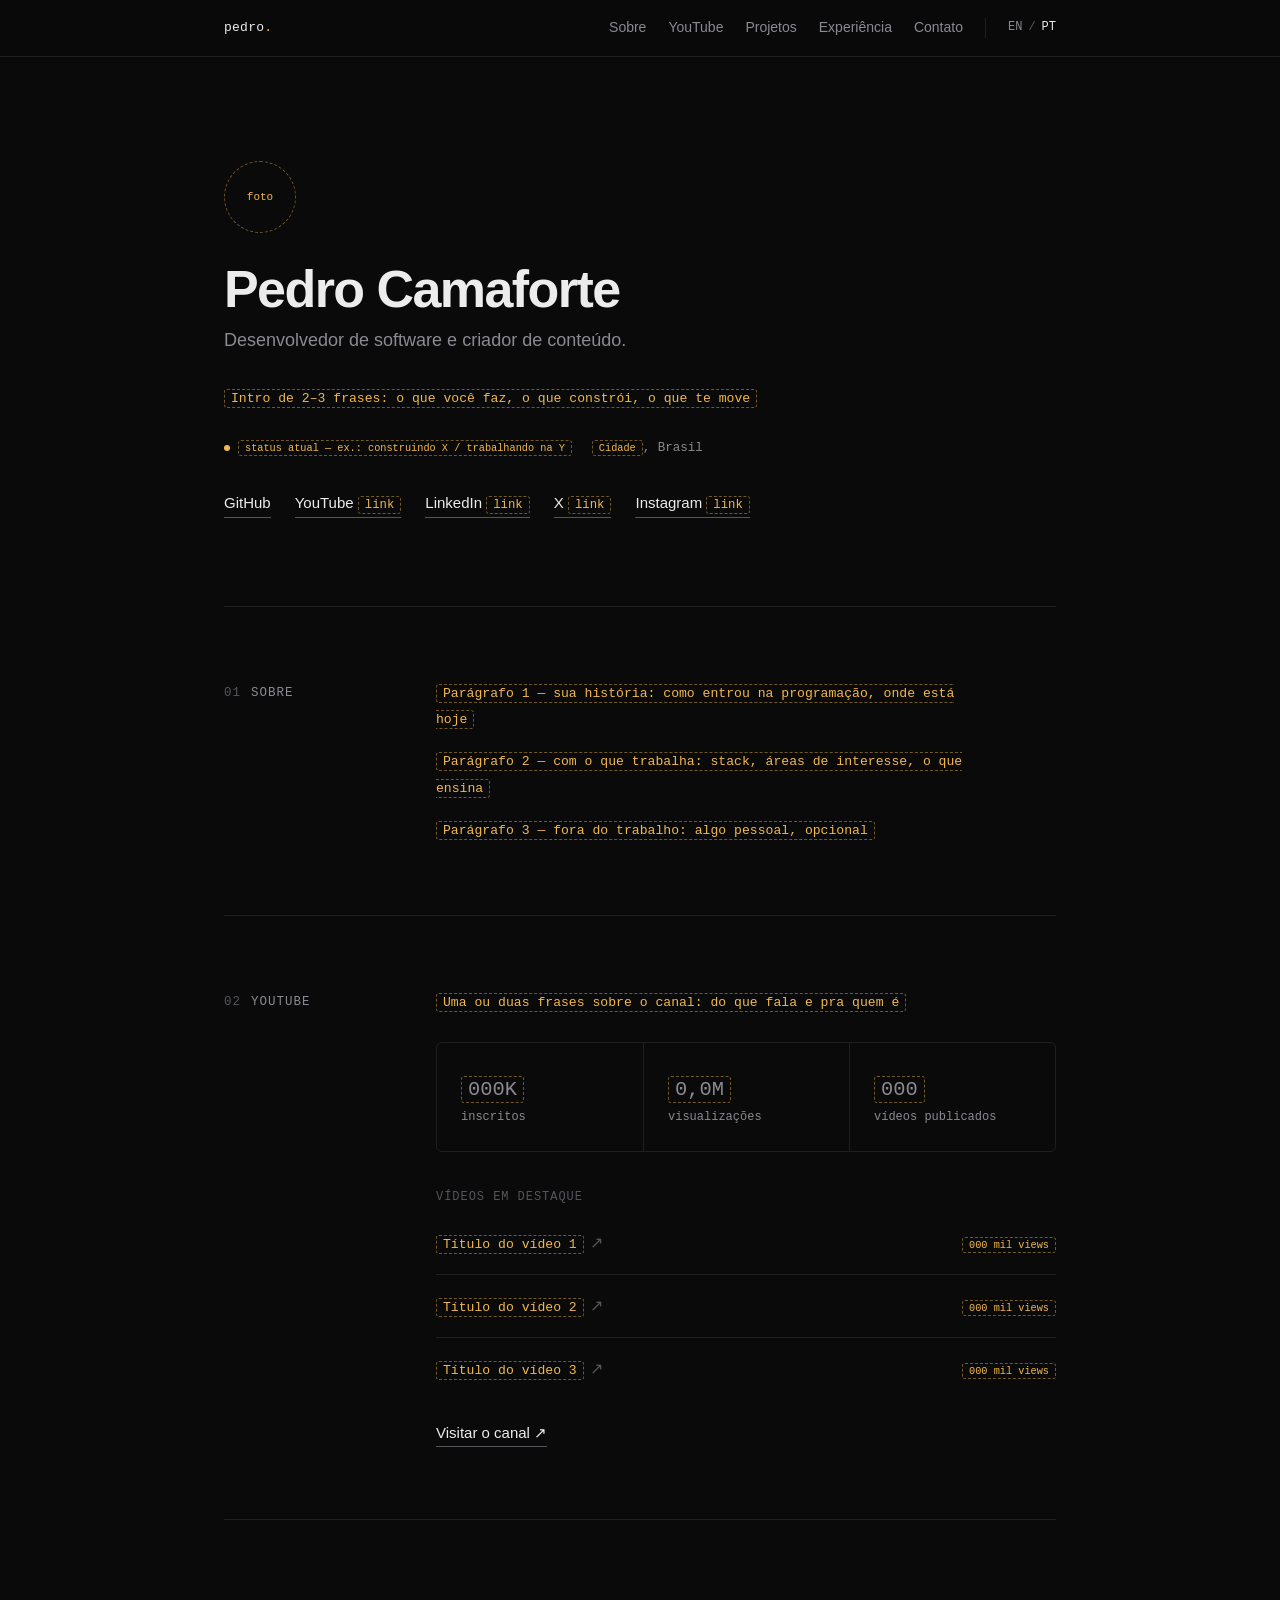
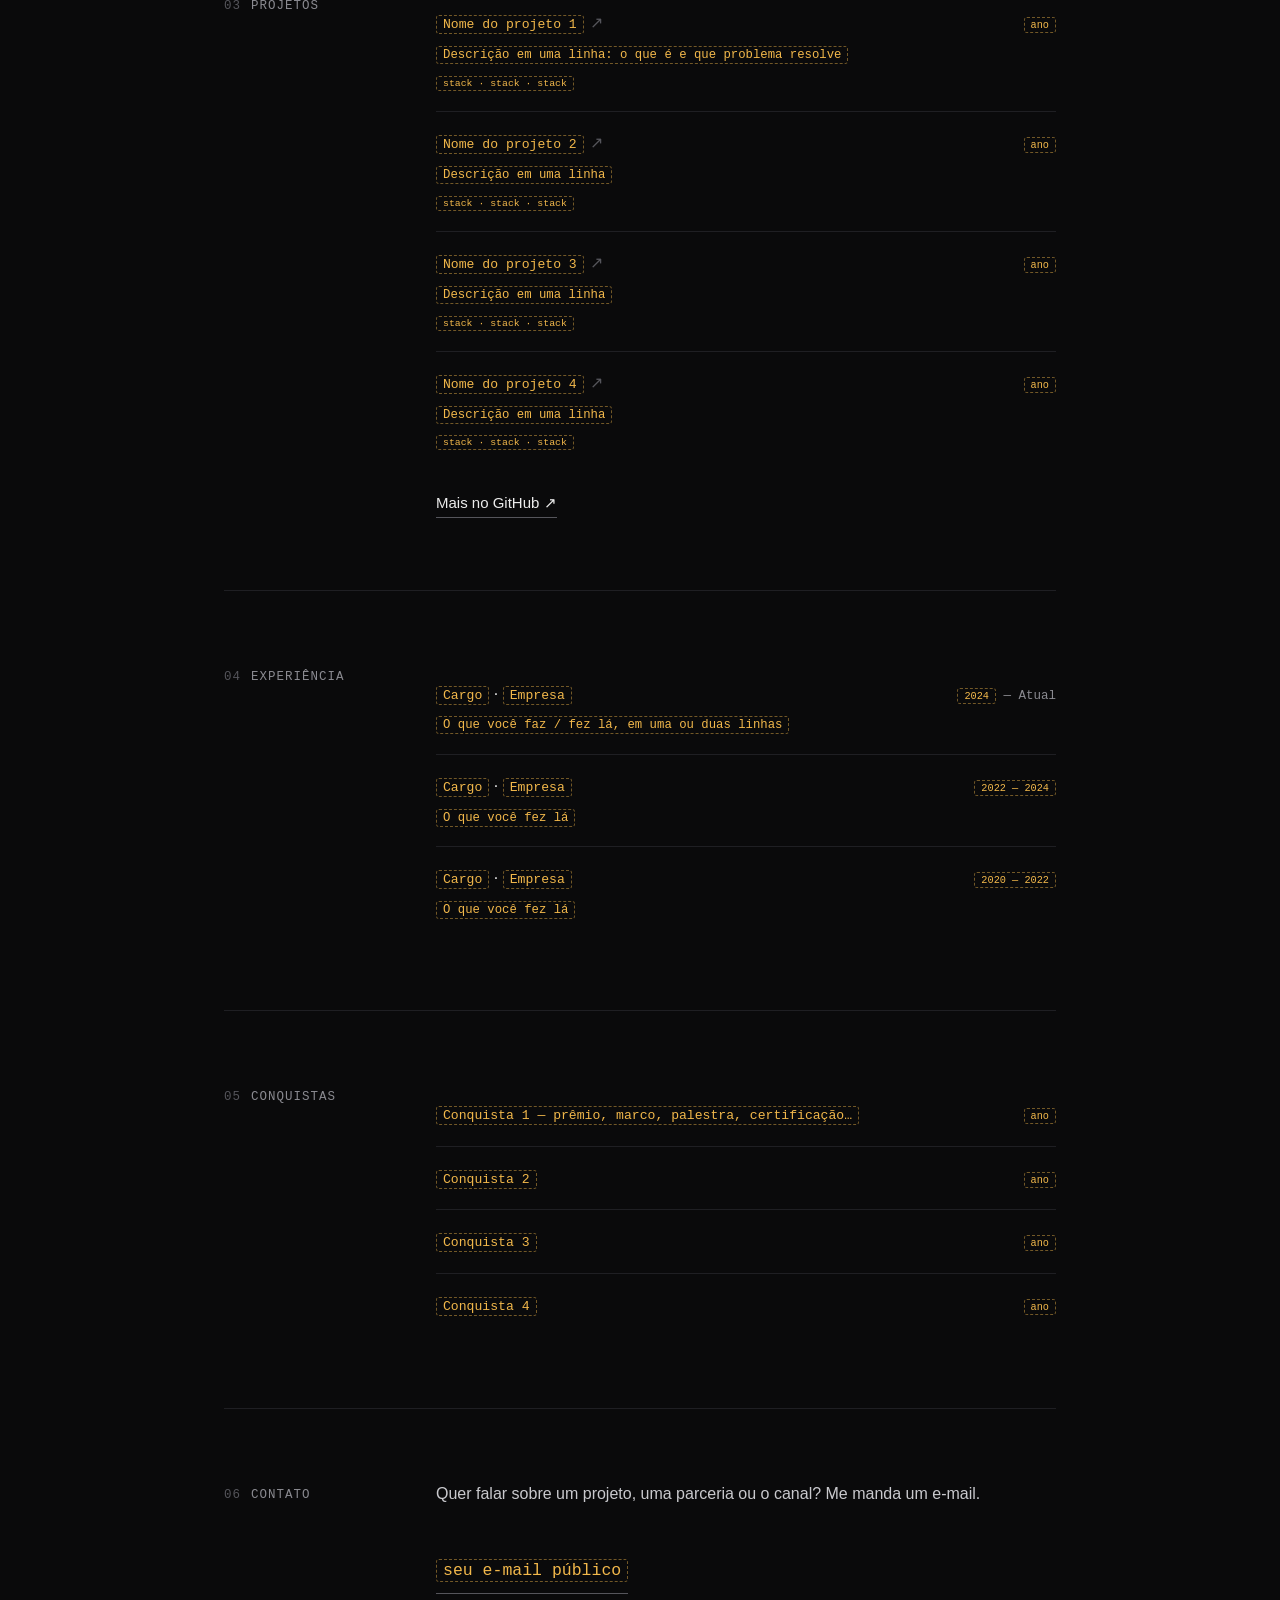
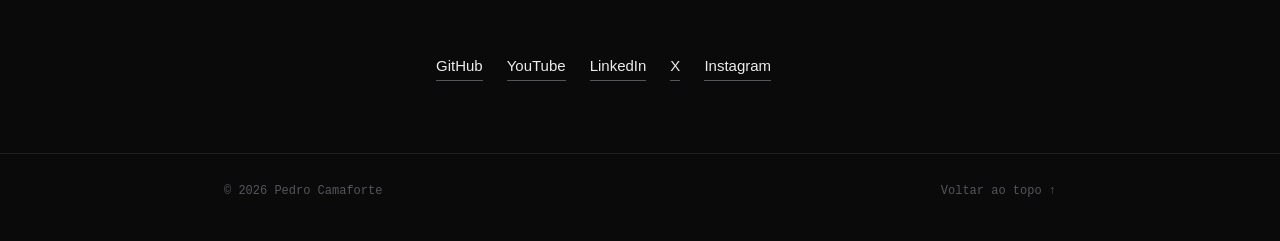
==== pt/index.html @ e50ce489 "Add bilingual personal site skeleton (EN default, PT at /pt/) Static HTML + CSS, dark minimal theme," ====
<!doctype html>
<html lang="pt-BR">
<head>
  <meta charset="utf-8">
  <meta name="viewport" content="width=device-width, initial-scale=1">
  <title>Pedro Camaforte — Desenvolvedor de software e criador de conteúdo</title>
  <meta name="description" content="Pedro Camaforte — desenvolvedor de software e criador de conteúdo. Projetos, canal no YouTube, experiência e conquistas.">
  <meta name="theme-color" content="#0a0a0b">
  <link rel="canonical" href="https://pedrocamaforte.com/pt/">
  <link rel="alternate" hreflang="en" href="https://pedrocamaforte.com/">
  <link rel="alternate" hreflang="pt-BR" href="https://pedrocamaforte.com/pt/">
  <link rel="alternate" hreflang="x-default" href="https://pedrocamaforte.com/">
  <meta property="og:type" content="website">
  <meta property="og:url" content="https://pedrocamaforte.com/pt/">
  <meta property="og:title" content="Pedro Camaforte">
  <meta property="og:description" content="Desenvolvedor de software e criador de conteúdo.">
  <meta property="og:locale" content="pt_BR">
  <!-- TODO: og:image (1200x630) -> assets/og.png -->
  <link rel="icon" href="../assets/favicon.svg" type="image/svg+xml">
  <link rel="stylesheet" href="../assets/style.css">
</head>
<body>

<header class="site-header">
  <div class="wrap">
    <a class="brand" href="#top">pedro<span>.</span></a>
    <nav class="nav" aria-label="Principal">
      <a href="#about">Sobre</a>
      <a href="#youtube">YouTube</a>
      <a href="#projects">Projetos</a>
      <a href="#experience">Experiência</a>
      <a href="#contact">Contato</a>
      <span class="lang" aria-label="Idioma">
        <a href="../" hreflang="en" lang="en">EN</a>/<a href="./" aria-current="true" hreflang="pt-BR">PT</a>
      </span>
    </nav>
  </div>
</header>

<main class="wrap" id="top">

  <!-- ================= HERO ================= -->
  <section class="hero">
    <!-- TODO: trocar pelo <img class="avatar" src="../assets/pedro.jpg" alt="Pedro Camaforte" width="72" height="72"> -->
    <div class="avatar ph-box" aria-hidden="true">foto</div>

    <h1>Pedro Camaforte</h1>
    <p class="role">Desenvolvedor de software e criador de conteúdo.</p>

    <div class="bio">
      <p><span class="ph">Intro de 2–3 frases: o que você faz, o que constrói, o que te move</span></p>
    </div>

    <p class="meta">
      <span><span class="dot"></span><span class="ph">status atual — ex.: construindo X / trabalhando na Y</span></span>
      <span><span class="ph">Cidade</span>, Brasil</span>
    </p>

    <p class="links">
      <a href="https://github.com/pedro-camaforte" rel="me noopener" target="_blank">GitHub</a>
      <a href="#" rel="me noopener" target="_blank">YouTube <span class="ph">link</span></a>
      <a href="#" rel="me noopener" target="_blank">LinkedIn <span class="ph">link</span></a>
      <a href="#" rel="me noopener" target="_blank">X <span class="ph">link</span></a>
      <a href="#" rel="me noopener" target="_blank">Instagram <span class="ph">link</span></a>
    </p>
  </section>

  <!-- ================= SOBRE ================= -->
  <section class="section" id="about">
    <h2><span class="n">01</span>Sobre</h2>
    <div class="lead">
      <p><span class="ph">Parágrafo 1 — sua história: como entrou na programação, onde está hoje</span></p>
      <p><span class="ph">Parágrafo 2 — com o que trabalha: stack, áreas de interesse, o que ensina</span></p>
      <p><span class="ph">Parágrafo 3 — fora do trabalho: algo pessoal, opcional</span></p>
    </div>
  </section>

  <!-- ================= YOUTUBE ================= -->
  <section class="section" id="youtube">
    <h2><span class="n">02</span>YouTube</h2>
    <div>
      <p class="lead"><span class="ph">Uma ou duas frases sobre o canal: do que fala e pra quem é</span></p>

      <div class="stats">
        <div class="stat"><b><span class="ph">000K</span></b><span>inscritos</span></div>
        <div class="stat"><b><span class="ph">0,0M</span></b><span>visualizações</span></div>
        <div class="stat"><b><span class="ph">000</span></b><span>vídeos publicados</span></div>
      </div>

      <h3 class="sub">Vídeos em destaque</h3>
      <ul class="rows">
        <li><a class="row" href="#" target="_blank" rel="noopener">
          <span class="title"><span class="ph">Título do vídeo 1</span><span class="arrow">↗</span></span>
          <span class="side"><span class="ph">000 mil views</span></span>
        </a></li>
        <li><a class="row" href="#" target="_blank" rel="noopener">
          <span class="title"><span class="ph">Título do vídeo 2</span><span class="arrow">↗</span></span>
          <span class="side"><span class="ph">000 mil views</span></span>
        </a></li>
        <li><a class="row" href="#" target="_blank" rel="noopener">
          <span class="title"><span class="ph">Título do vídeo 3</span><span class="arrow">↗</span></span>
          <span class="side"><span class="ph">000 mil views</span></span>
        </a></li>
      </ul>

      <a class="more" href="#" target="_blank" rel="noopener">Visitar o canal ↗</a>
    </div>
  </section>

  <!-- ================= PROJETOS ================= -->
  <section class="section" id="projects">
    <h2><span class="n">03</span>Projetos</h2>
    <div>
      <ul class="rows">
        <li><a class="row" href="#" target="_blank" rel="noopener">
          <span class="title"><span class="ph">Nome do projeto 1</span><span class="arrow">↗</span></span>
          <span class="side"><span class="ph">ano</span></span>
          <span class="desc"><span class="ph">Descrição em uma linha: o que é e que problema resolve</span></span>
          <span class="tags"><span class="ph">stack · stack · stack</span></span>
        </a></li>
        <li><a class="row" href="#" target="_blank" rel="noopener">
          <span class="title"><span class="ph">Nome do projeto 2</span><span class="arrow">↗</span></span>
          <span class="side"><span class="ph">ano</span></span>
          <span class="desc"><span class="ph">Descrição em uma linha</span></span>
          <span class="tags"><span class="ph">stack · stack · stack</span></span>
        </a></li>
        <li><a class="row" href="#" target="_blank" rel="noopener">
          <span class="title"><span class="ph">Nome do projeto 3</span><span class="arrow">↗</span></span>
          <span class="side"><span class="ph">ano</span></span>
          <span class="desc"><span class="ph">Descrição em uma linha</span></span>
          <span class="tags"><span class="ph">stack · stack · stack</span></span>
        </a></li>
        <li><a class="row" href="#" target="_blank" rel="noopener">
          <span class="title"><span class="ph">Nome do projeto 4</span><span class="arrow">↗</span></span>
          <span class="side"><span class="ph">ano</span></span>
          <span class="desc"><span class="ph">Descrição em uma linha</span></span>
          <span class="tags"><span class="ph">stack · stack · stack</span></span>
        </a></li>
      </ul>

      <a class="more" href="https://github.com/pedro-camaforte" target="_blank" rel="noopener">Mais no GitHub ↗</a>
    </div>
  </section>

  <!-- ================= EXPERIÊNCIA ================= -->
  <section class="section" id="experience">
    <h2><span class="n">04</span>Experiência</h2>
    <ul class="rows">
      <li class="row">
        <span class="title"><span class="ph">Cargo</span> · <span class="ph">Empresa</span></span>
        <span class="side"><span class="ph">2024</span> — Atual</span>
        <span class="desc"><span class="ph">O que você faz / fez lá, em uma ou duas linhas</span></span>
      </li>
      <li class="row">
        <span class="title"><span class="ph">Cargo</span> · <span class="ph">Empresa</span></span>
        <span class="side"><span class="ph">2022 — 2024</span></span>
        <span class="desc"><span class="ph">O que você fez lá</span></span>
      </li>
      <li class="row">
        <span class="title"><span class="ph">Cargo</span> · <span class="ph">Empresa</span></span>
        <span class="side"><span class="ph">2020 — 2022</span></span>
        <span class="desc"><span class="ph">O que você fez lá</span></span>
      </li>
    </ul>
  </section>

  <!-- ================= CONQUISTAS ================= -->
  <section class="section" id="achievements">
    <h2><span class="n">05</span>Conquistas</h2>
    <ul class="rows">
      <li class="row">
        <span class="title"><span class="ph">Conquista 1 — prêmio, marco, palestra, certificação…</span></span>
        <span class="side"><span class="ph">ano</span></span>
      </li>
      <li class="row">
        <span class="title"><span class="ph">Conquista 2</span></span>
        <span class="side"><span class="ph">ano</span></span>
      </li>
      <li class="row">
        <span class="title"><span class="ph">Conquista 3</span></span>
        <span class="side"><span class="ph">ano</span></span>
      </li>
      <li class="row">
        <span class="title"><span class="ph">Conquista 4</span></span>
        <span class="side"><span class="ph">ano</span></span>
      </li>
    </ul>
  </section>

  <!-- ================= CONTATO ================= -->
  <section class="section" id="contact">
    <h2><span class="n">06</span>Contato</h2>
    <div>
      <p class="lead">Quer falar sobre um projeto, uma parceria ou o canal? Me manda um e-mail.</p>
      <a class="email" href="mailto:"><span class="ph">seu e-mail público</span></a>
      <p class="links">
        <a href="https://github.com/pedro-camaforte" rel="me noopener" target="_blank">GitHub</a>
        <a href="#" rel="me noopener" target="_blank">YouTube</a>
        <a href="#" rel="me noopener" target="_blank">LinkedIn</a>
        <a href="#" rel="me noopener" target="_blank">X</a>
        <a href="#" rel="me noopener" target="_blank">Instagram</a>
      </p>
    </div>
  </section>

</main>

<footer class="site-footer">
  <div class="wrap">
    <span>© 2026 Pedro Camaforte</span>
    <span><a href="#top">Voltar ao topo ↑</a></span>
  </div>
</footer>

</body>
</html>
---- assets/style.css ----
/* pedrocamaforte.com — folha de estilo única, sem dependências */

:root {
  --bg: #0a0a0b;
  --fg: #ececec;
  --muted: #8a8a90;
  --faint: #55555b;
  --line: #1f1f23;
  --accent: #f2b84b;
  --sans: -apple-system, BlinkMacSystemFont, "Segoe UI", Inter, Roboto, "Helvetica Neue", Arial, sans-serif;
  --mono: ui-monospace, "SF Mono", "Cascadia Code", "JetBrains Mono", Menlo, Consolas, monospace;
}

*,
*::before,
*::after { box-sizing: border-box; }

html { scroll-behavior: smooth; scroll-padding-top: 80px; }
@media (prefers-reduced-motion: reduce) { html { scroll-behavior: auto; } }

body {
  margin: 0;
  background: var(--bg);
  color: var(--fg);
  font-family: var(--sans);
  font-size: 16px;
  line-height: 1.65;
  -webkit-font-smoothing: antialiased;
  text-rendering: optimizeLegibility;
}

::selection { background: var(--accent); color: #000; }

a { color: inherit; text-decoration: none; }
a:focus-visible { outline: 1px solid var(--accent); outline-offset: 4px; border-radius: 2px; }

p { margin: 0 0 1em; }
p:last-child { margin-bottom: 0; }

.wrap { max-width: 880px; margin: 0 auto; padding: 0 24px; }

/* ---------- Header ---------- */

.site-header {
  position: sticky;
  top: 0;
  z-index: 10;
  background: rgba(10, 10, 11, 0.85);
  backdrop-filter: blur(10px);
  -webkit-backdrop-filter: blur(10px);
  border-bottom: 1px solid var(--line);
}

.site-header .wrap {
  display: flex;
  align-items: center;
  justify-content: space-between;
  gap: 24px;
  height: 56px;
}

.brand { font-family: var(--mono); font-size: 13px; letter-spacing: 0.02em; }
.brand span { color: var(--accent); }

.nav { display: flex; align-items: center; gap: 22px; font-size: 14px; color: var(--muted); }
.nav a { transition: color 0.15s; }
.nav a:hover { color: var(--fg); }

.lang {
  display: flex;
  gap: 6px;
  font-family: var(--mono);
  font-size: 12px;
  color: var(--faint);
  padding-left: 22px;
  border-left: 1px solid var(--line);
}
.lang a { color: var(--muted); }
.lang a[aria-current="true"] { color: var(--fg); }

/* ---------- Hero ---------- */

.hero { padding: 104px 0 88px; }

.avatar {
  width: 72px;
  height: 72px;
  border-radius: 50%;
  object-fit: cover;
  margin-bottom: 28px;
  display: block;
}
.avatar.ph-box { border-radius: 50%; }

.hero h1 {
  margin: 0 0 8px;
  font-size: clamp(34px, 6vw, 52px);
  font-weight: 600;
  line-height: 1.1;
  letter-spacing: -0.03em;
}

.hero .role { font-size: 18px; color: var(--muted); margin-bottom: 28px; }
.hero .bio { max-width: 560px; color: #c9c9cd; }

.meta {
  margin-top: 28px;
  font-family: var(--mono);
  font-size: 12.5px;
  color: var(--muted);
  display: flex;
  flex-wrap: wrap;
  gap: 8px 20px;
}
.meta .dot {
  display: inline-block;
  width: 6px;
  height: 6px;
  border-radius: 50%;
  background: var(--accent);
  margin-right: 8px;
  vertical-align: middle;
}

.links { margin-top: 32px; display: flex; flex-wrap: wrap; gap: 8px 24px; font-size: 15px; }
.links a { border-bottom: 1px solid var(--faint); padding-bottom: 1px; transition: border-color 0.15s, color 0.15s; }
.links a:hover { color: var(--accent); border-color: var(--accent); }

/* ---------- Sections ---------- */

.section {
  display: grid;
  grid-template-columns: 180px 1fr;
  gap: 32px;
  padding: 72px 0;
  border-top: 1px solid var(--line);
}

.section > h2 {
  margin: 4px 0 0;
  font-family: var(--mono);
  font-size: 12.5px;
  font-weight: 400;
  letter-spacing: 0.08em;
  text-transform: uppercase;
  color: var(--muted);
}
.section > h2 .n { color: var(--faint); margin-right: 10px; }

.lead { color: #c9c9cd; max-width: 560px; }

/* ---------- Stats (YouTube) ---------- */

.stats {
  display: grid;
  grid-template-columns: repeat(3, 1fr);
  border: 1px solid var(--line);
  border-radius: 6px;
  margin: 28px 0 36px;
}
.stat { padding: 22px 24px; border-left: 1px solid var(--line); }
.stat:first-child { border-left: 0; }
.stat b {
  display: block;
  font-size: 34px;
  font-weight: 600;
  line-height: 1.1;
  letter-spacing: -0.02em;
  font-variant-numeric: tabular-nums;
}
.stat span { font-family: var(--mono); font-size: 12px; color: var(--muted); }

.sub {
  margin: 0 0 4px;
  font-family: var(--mono);
  font-size: 12px;
  font-weight: 400;
  color: var(--faint);
  text-transform: uppercase;
  letter-spacing: 0.08em;
}

/* ---------- Rows (listas) ---------- */

.rows { list-style: none; margin: 0; padding: 0; }

.row {
  display: grid;
  grid-template-columns: 1fr auto;
  gap: 4px 24px;
  align-items: baseline;
  padding: 18px 0;
  border-bottom: 1px solid var(--line);
}
.rows > li:last-child .row,
.rows > li.row:last-child { border-bottom: 0; }

.row .title { font-weight: 500; transition: color 0.15s; }
.row .side { font-family: var(--mono); font-size: 12.5px; color: var(--muted); white-space: nowrap; }
.row .desc { grid-column: 1 / -1; color: var(--muted); font-size: 15px; max-width: 540px; }
.row .tags { grid-column: 1 / -1; font-family: var(--mono); font-size: 12px; color: var(--faint); margin-top: 4px; }

a.row:hover .title { color: var(--accent); }
a.row .arrow { display: inline-block; margin-left: 6px; color: var(--faint); transition: transform 0.15s, color 0.15s; }
a.row:hover .arrow { transform: translate(2px, -2px); color: var(--accent); }

.more { display: inline-block; margin-top: 20px; font-size: 15px; border-bottom: 1px solid var(--faint); padding-bottom: 1px; transition: border-color 0.15s, color 0.15s; }
.more:hover { color: var(--accent); border-color: var(--accent); }

/* ---------- Contact ---------- */

.email {
  display: inline-block;
  font-size: clamp(22px, 4vw, 30px);
  font-weight: 500;
  letter-spacing: -0.02em;
  margin: 20px 0 28px;
  border-bottom: 1px solid var(--faint);
  transition: border-color 0.15s, color 0.15s;
}
.email:hover { color: var(--accent); border-color: var(--accent); }

/* ---------- Footer ---------- */

.site-footer {
  border-top: 1px solid var(--line);
  padding: 28px 0 40px;
  font-family: var(--mono);
  font-size: 12px;
  color: var(--faint);
}
.site-footer .wrap { display: flex; justify-content: space-between; gap: 16px; flex-wrap: wrap; }
.site-footer a:hover { color: var(--fg); }

/* ---------- Placeholders (remover quando o conteúdo real entrar) ---------- */

.ph {
  font-family: var(--mono);
  font-size: 0.82em;
  color: var(--accent);
  border: 1px dashed rgba(242, 184, 75, 0.45);
  border-radius: 3px;
  padding: 1px 6px;
  font-weight: 400;
  letter-spacing: 0;
  white-space: normal;
}
.stat b .ph { font-size: 0.6em; }
.hero h1 .ph, .email .ph { font-size: 0.55em; vertical-align: middle; }

.ph-box {
  display: flex;
  align-items: center;
  justify-content: center;
  border: 1px dashed rgba(242, 184, 75, 0.45);
  color: var(--accent);
  font-family: var(--mono);
  font-size: 11px;
}

/* ---------- 404 ---------- */

.notfound { min-height: 70vh; display: flex; flex-direction: column; justify-content: center; }
.notfound h1 { font-size: 52px; margin: 0 0 8px; letter-spacing: -0.03em; }
.notfound p { color: var(--muted); }

/* ---------- Responsive ---------- */

@media (max-width: 720px) {
  .nav > a { display: none; }
  .lang { border-left: 0; padding-left: 0; }
  .hero { padding: 64px 0 56px; }
  .section { grid-template-columns: 1fr; gap: 20px; padding: 52px 0; }
  .stats { grid-template-columns: 1fr; }
  .stat { border-left: 0; border-top: 1px solid var(--line); padding: 18px 20px; }
  .stat:first-child { border-top: 0; }
  .row .side { white-space: normal; }
}
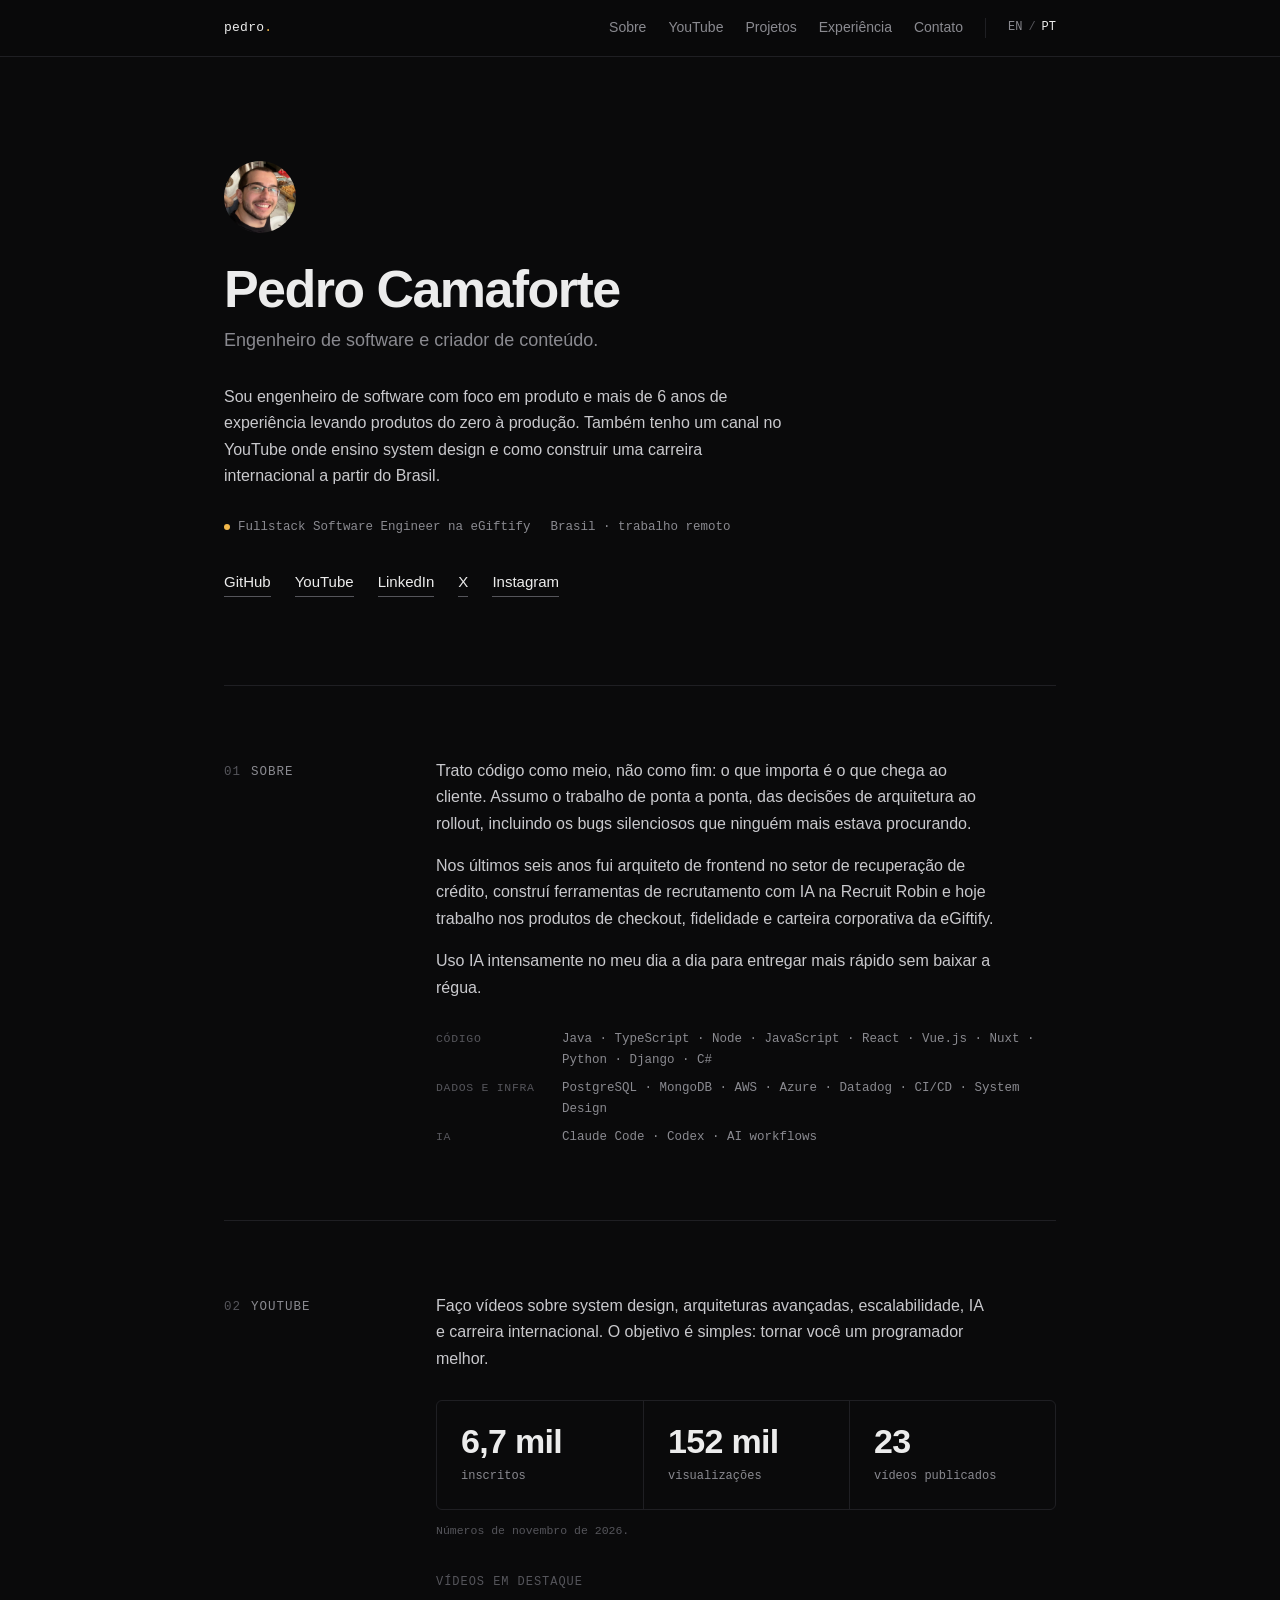
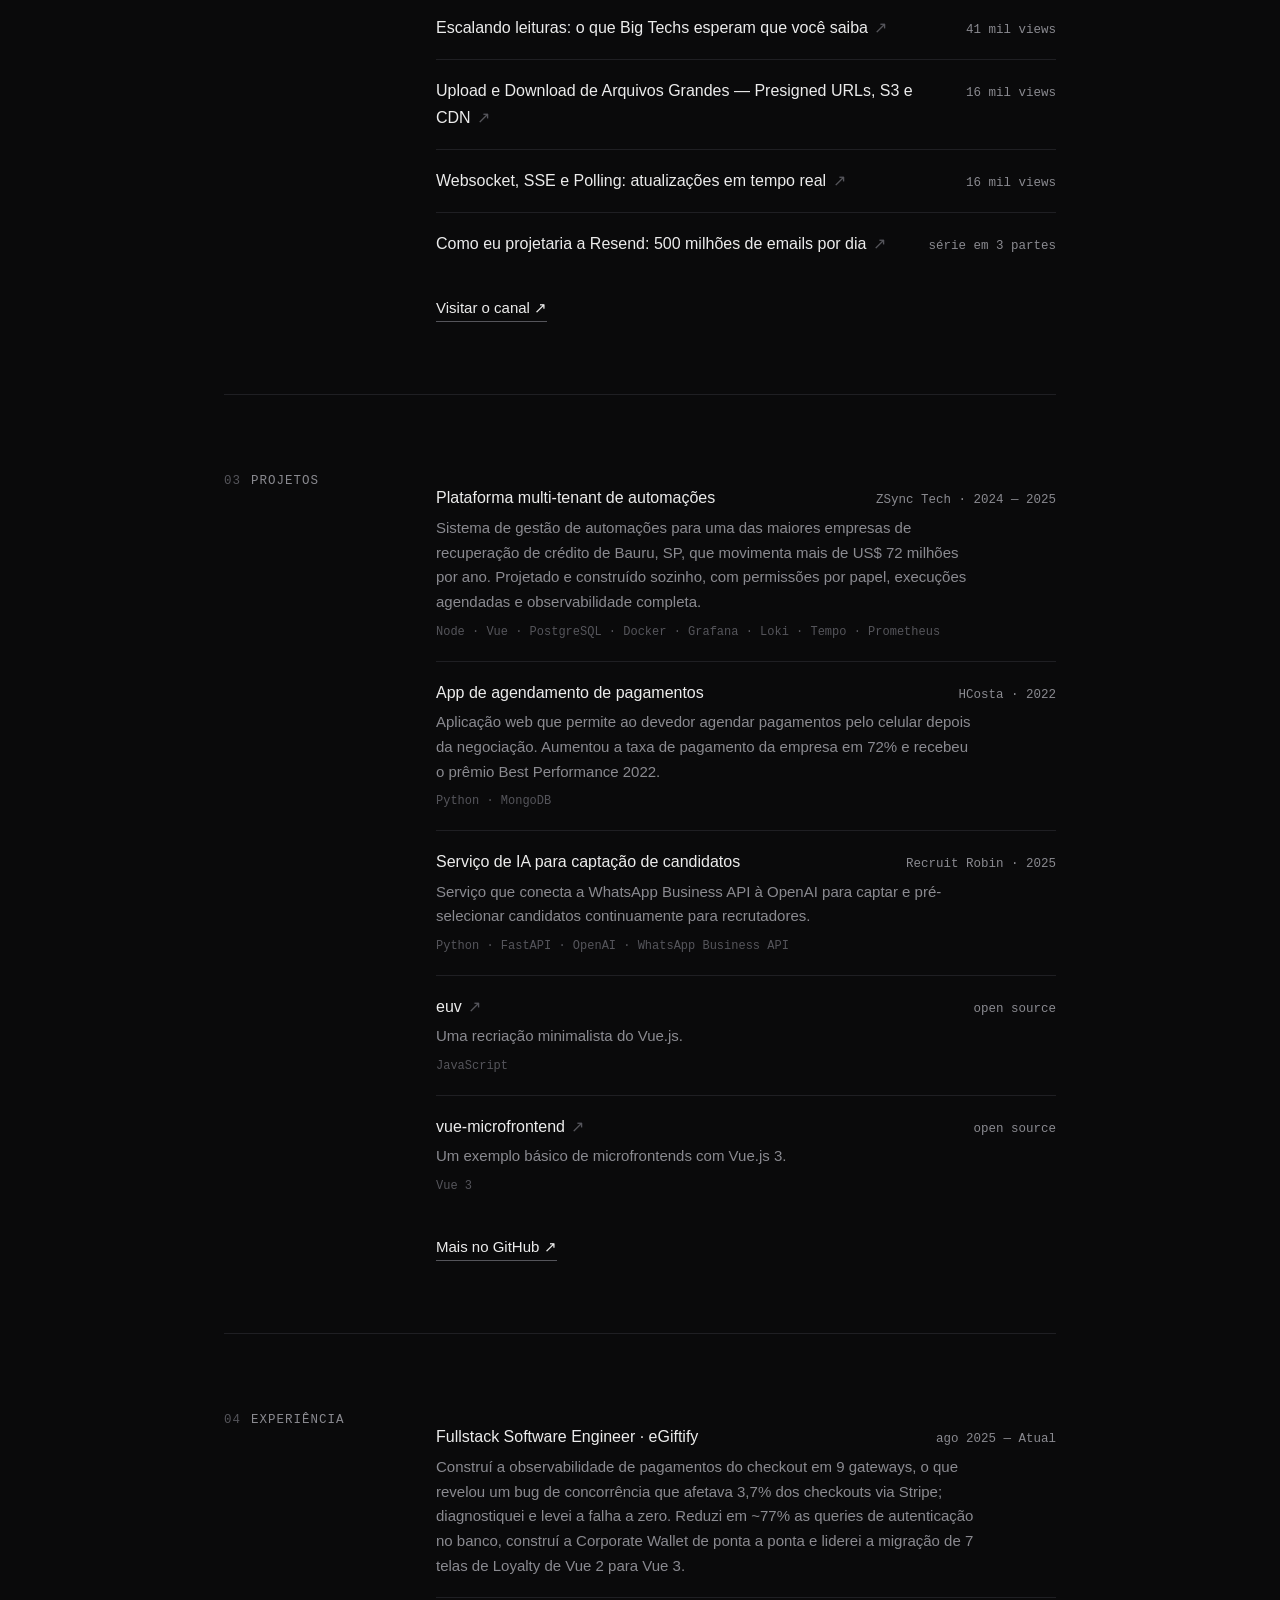
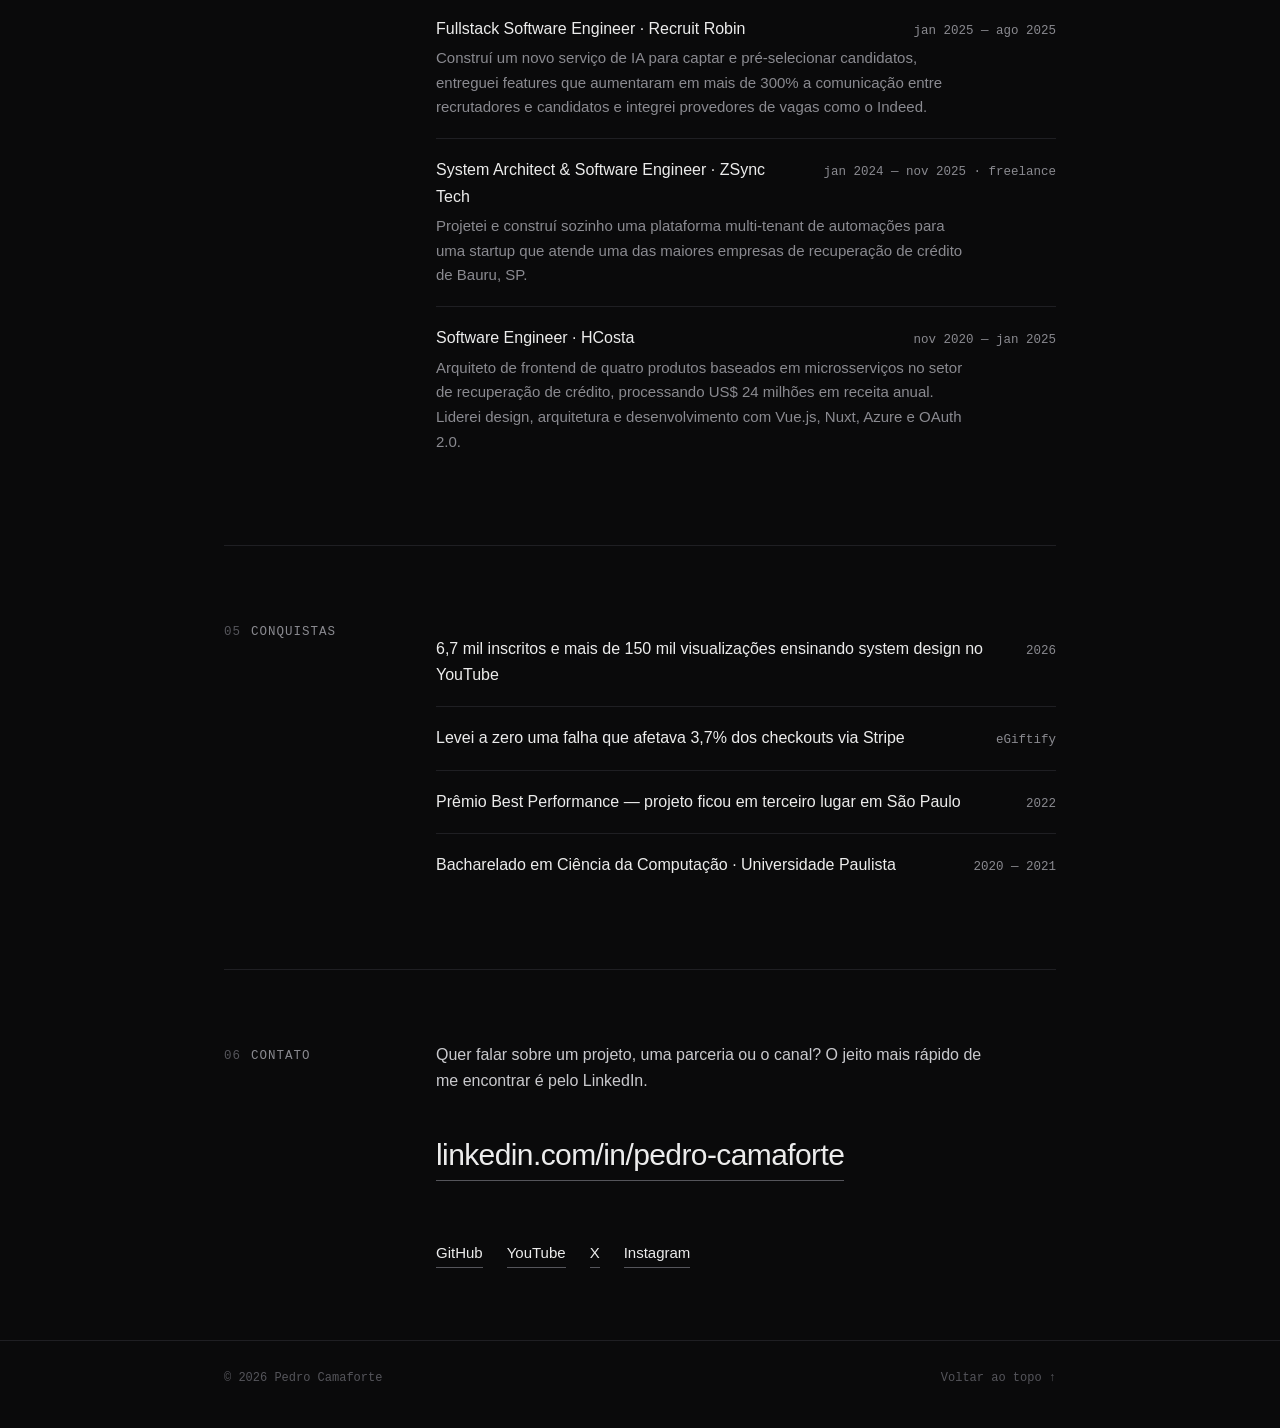
==== commit 15eee5c9: "Fill in real content: bio, experience, projects, YouTube stats, photo Content sourced from resume an" ====
--- a/pt/index.html
+++ b/pt/index.html
@@ -3,8 +3,8 @@
 <head>
   <meta charset="utf-8">
   <meta name="viewport" content="width=device-width, initial-scale=1">
-  <title>Pedro Camaforte — Desenvolvedor de software e criador de conteúdo</title>
-  <meta name="description" content="Pedro Camaforte — desenvolvedor de software e criador de conteúdo. Projetos, canal no YouTube, experiência e conquistas.">
+  <title>Pedro Camaforte — Engenheiro de software e criador de conteúdo</title>
+  <meta name="description" content="Pedro Camaforte — engenheiro de software com mais de 6 anos de experiência e criador de um canal no YouTube sobre system design e carreira internacional.">
   <meta name="theme-color" content="#0a0a0b">
   <link rel="canonical" href="https://pedrocamaforte.com/pt/">
   <link rel="alternate" hreflang="en" href="https://pedrocamaforte.com/">
@@ -13,9 +13,9 @@
   <meta property="og:type" content="website">
   <meta property="og:url" content="https://pedrocamaforte.com/pt/">
   <meta property="og:title" content="Pedro Camaforte">
-  <meta property="og:description" content="Desenvolvedor de software e criador de conteúdo.">
+  <meta property="og:description" content="Engenheiro de software e criador de conteúdo. System design, escalabilidade e carreira internacional.">
   <meta property="og:locale" content="pt_BR">
-  <!-- TODO: og:image (1200x630) -> assets/og.png -->
+  <meta property="og:image" content="https://pedrocamaforte.com/assets/pedro.jpg">
   <link rel="icon" href="../assets/favicon.svg" type="image/svg+xml">
   <link rel="stylesheet" href="../assets/style.css">
 </head>
@@ -41,37 +41,47 @@
 
   <!-- ================= HERO ================= -->
   <section class="hero">
-    <!-- TODO: trocar pelo <img class="avatar" src="../assets/pedro.jpg" alt="Pedro Camaforte" width="72" height="72"> -->
-    <div class="avatar ph-box" aria-hidden="true">foto</div>
+    <img class="avatar" src="../assets/pedro.jpg" alt="Pedro Camaforte" width="72" height="72">
 
     <h1>Pedro Camaforte</h1>
-    <p class="role">Desenvolvedor de software e criador de conteúdo.</p>
+    <p class="role">Engenheiro de software e criador de conteúdo.</p>
 
     <div class="bio">
-      <p><span class="ph">Intro de 2–3 frases: o que você faz, o que constrói, o que te move</span></p>
+      <p>Sou engenheiro de software com foco em produto e mais de 6 anos de experiência levando produtos do zero à produção. Também tenho um canal no YouTube onde ensino system design e como construir uma carreira internacional a partir do Brasil.</p>
     </div>
 
     <p class="meta">
-      <span><span class="dot"></span><span class="ph">status atual — ex.: construindo X / trabalhando na Y</span></span>
-      <span><span class="ph">Cidade</span>, Brasil</span>
+      <span><span class="dot"></span>Fullstack Software Engineer na eGiftify</span>
+      <span>Brasil · trabalho remoto</span>
     </p>
 
     <p class="links">
       <a href="https://github.com/pedro-camaforte" rel="me noopener" target="_blank">GitHub</a>
-      <a href="#" rel="me noopener" target="_blank">YouTube <span class="ph">link</span></a>
-      <a href="#" rel="me noopener" target="_blank">LinkedIn <span class="ph">link</span></a>
-      <a href="#" rel="me noopener" target="_blank">X <span class="ph">link</span></a>
-      <a href="#" rel="me noopener" target="_blank">Instagram <span class="ph">link</span></a>
+      <a href="https://www.youtube.com/@pedrocamaforte" rel="me noopener" target="_blank">YouTube</a>
+      <a href="https://www.linkedin.com/in/pedro-camaforte/" rel="me noopener" target="_blank">LinkedIn</a>
+      <a href="https://x.com/pedro_camaforte" rel="me noopener" target="_blank">X</a>
+      <a href="https://www.instagram.com/pedrocamaforte/" rel="me noopener" target="_blank">Instagram</a>
     </p>
   </section>
 
   <!-- ================= SOBRE ================= -->
   <section class="section" id="about">
     <h2><span class="n">01</span>Sobre</h2>
-    <div class="lead">
-      <p><span class="ph">Parágrafo 1 — sua história: como entrou na programação, onde está hoje</span></p>
-      <p><span class="ph">Parágrafo 2 — com o que trabalha: stack, áreas de interesse, o que ensina</span></p>
-      <p><span class="ph">Parágrafo 3 — fora do trabalho: algo pessoal, opcional</span></p>
+    <div>
+      <div class="lead">
+        <p>Trato código como meio, não como fim: o que importa é o que chega ao cliente. Assumo o trabalho de ponta a ponta, das decisões de arquitetura ao rollout, incluindo os bugs silenciosos que ninguém mais estava procurando.</p>
+        <p>Nos últimos seis anos fui arquiteto de frontend no setor de recuperação de crédito, construí ferramentas de recrutamento com IA na Recruit Robin e hoje trabalho nos produtos de checkout, fidelidade e carteira corporativa da eGiftify.</p>
+        <p>Uso IA intensamente no meu dia a dia para entregar mais rápido sem baixar a régua.</p>
+      </div>
+
+      <dl class="stack">
+        <dt>Código</dt>
+        <dd>Java · TypeScript · Node · JavaScript · React · Vue.js · Nuxt · Python · Django · C#</dd>
+        <dt>Dados e infra</dt>
+        <dd>PostgreSQL · MongoDB · AWS · Azure · Datadog · CI/CD · System Design</dd>
+        <dt>IA</dt>
+        <dd>Claude Code · Codex · AI workflows</dd>
+      </dl>
     </div>
   </section>
 
@@ -79,31 +89,36 @@
   <section class="section" id="youtube">
     <h2><span class="n">02</span>YouTube</h2>
     <div>
-      <p class="lead"><span class="ph">Uma ou duas frases sobre o canal: do que fala e pra quem é</span></p>
+      <p class="lead">Faço vídeos sobre system design, arquiteturas avançadas, escalabilidade, IA e carreira internacional. O objetivo é simples: tornar você um programador melhor.</p>
 
       <div class="stats">
-        <div class="stat"><b><span class="ph">000K</span></b><span>inscritos</span></div>
-        <div class="stat"><b><span class="ph">0,0M</span></b><span>visualizações</span></div>
-        <div class="stat"><b><span class="ph">000</span></b><span>vídeos publicados</span></div>
+        <div class="stat"><b>6,7 mil</b><span>inscritos</span></div>
+        <div class="stat"><b>152 mil</b><span>visualizações</span></div>
+        <div class="stat"><b>23</b><span>vídeos publicados</span></div>
       </div>
+      <p class="note">Números de novembro de 2026.</p>
 
       <h3 class="sub">Vídeos em destaque</h3>
       <ul class="rows">
-        <li><a class="row" href="#" target="_blank" rel="noopener">
-          <span class="title"><span class="ph">Título do vídeo 1</span><span class="arrow">↗</span></span>
-          <span class="side"><span class="ph">000 mil views</span></span>
-        </a></li>
-        <li><a class="row" href="#" target="_blank" rel="noopener">
-          <span class="title"><span class="ph">Título do vídeo 2</span><span class="arrow">↗</span></span>
-          <span class="side"><span class="ph">000 mil views</span></span>
-        </a></li>
-        <li><a class="row" href="#" target="_blank" rel="noopener">
-          <span class="title"><span class="ph">Título do vídeo 3</span><span class="arrow">↗</span></span>
-          <span class="side"><span class="ph">000 mil views</span></span>
+        <li><a class="row" href="https://www.youtube.com/watch?v=buCUs7Jx2to" target="_blank" rel="noopener">
+          <span class="title">Escalando leituras: o que Big Techs esperam que você saiba&nbsp;<span class="arrow">↗</span></span>
+          <span class="side">41 mil views</span>
+        </a></li>
+        <li><a class="row" href="https://www.youtube.com/watch?v=hUps0HGA12Q" target="_blank" rel="noopener">
+          <span class="title">Upload e Download de Arquivos Grandes — Presigned URLs, S3 e CDN&nbsp;<span class="arrow">↗</span></span>
+          <span class="side">16 mil views</span>
+        </a></li>
+        <li><a class="row" href="https://www.youtube.com/watch?v=KSCKg_ygFI4" target="_blank" rel="noopener">
+          <span class="title">Websocket, SSE e Polling: atualizações em tempo real&nbsp;<span class="arrow">↗</span></span>
+          <span class="side">16 mil views</span>
+        </a></li>
+        <li><a class="row" href="https://www.youtube.com/watch?v=Y3wrwPSWxHI" target="_blank" rel="noopener">
+          <span class="title">Como eu projetaria a Resend: 500 milhões de emails por dia&nbsp;<span class="arrow">↗</span></span>
+          <span class="side">série em 3 partes</span>
         </a></li>
       </ul>
 
-      <a class="more" href="#" target="_blank" rel="noopener">Visitar o canal ↗</a>
+      <a class="more" href="https://www.youtube.com/@pedrocamaforte" target="_blank" rel="noopener">Visitar o canal ↗</a>
     </div>
   </section>
 
@@ -112,29 +127,35 @@
     <h2><span class="n">03</span>Projetos</h2>
     <div>
       <ul class="rows">
-        <li><a class="row" href="#" target="_blank" rel="noopener">
-          <span class="title"><span class="ph">Nome do projeto 1</span><span class="arrow">↗</span></span>
-          <span class="side"><span class="ph">ano</span></span>
-          <span class="desc"><span class="ph">Descrição em uma linha: o que é e que problema resolve</span></span>
-          <span class="tags"><span class="ph">stack · stack · stack</span></span>
-        </a></li>
-        <li><a class="row" href="#" target="_blank" rel="noopener">
-          <span class="title"><span class="ph">Nome do projeto 2</span><span class="arrow">↗</span></span>
-          <span class="side"><span class="ph">ano</span></span>
-          <span class="desc"><span class="ph">Descrição em uma linha</span></span>
-          <span class="tags"><span class="ph">stack · stack · stack</span></span>
-        </a></li>
-        <li><a class="row" href="#" target="_blank" rel="noopener">
-          <span class="title"><span class="ph">Nome do projeto 3</span><span class="arrow">↗</span></span>
-          <span class="side"><span class="ph">ano</span></span>
-          <span class="desc"><span class="ph">Descrição em uma linha</span></span>
-          <span class="tags"><span class="ph">stack · stack · stack</span></span>
-        </a></li>
-        <li><a class="row" href="#" target="_blank" rel="noopener">
-          <span class="title"><span class="ph">Nome do projeto 4</span><span class="arrow">↗</span></span>
-          <span class="side"><span class="ph">ano</span></span>
-          <span class="desc"><span class="ph">Descrição em uma linha</span></span>
-          <span class="tags"><span class="ph">stack · stack · stack</span></span>
+        <li class="row">
+          <span class="title">Plataforma multi-tenant de automações</span>
+          <span class="side">ZSync Tech · 2024 — 2025</span>
+          <span class="desc">Sistema de gestão de automações para uma das maiores empresas de recuperação de crédito de Bauru, SP, que movimenta mais de US$ 72 milhões por ano. Projetado e construído sozinho, com permissões por papel, execuções agendadas e observabilidade completa.</span>
+          <span class="tags">Node · Vue · PostgreSQL · Docker · Grafana · Loki · Tempo · Prometheus</span>
+        </li>
+        <li class="row">
+          <span class="title">App de agendamento de pagamentos</span>
+          <span class="side">HCosta · 2022</span>
+          <span class="desc">Aplicação web que permite ao devedor agendar pagamentos pelo celular depois da negociação. Aumentou a taxa de pagamento da empresa em 72% e recebeu o prêmio Best Performance 2022.</span>
+          <span class="tags">Python · MongoDB</span>
+        </li>
+        <li class="row">
+          <span class="title">Serviço de IA para captação de candidatos</span>
+          <span class="side">Recruit Robin · 2025</span>
+          <span class="desc">Serviço que conecta a WhatsApp Business API à OpenAI para captar e pré-selecionar candidatos continuamente para recrutadores.</span>
+          <span class="tags">Python · FastAPI · OpenAI · WhatsApp Business API</span>
+        </li>
+        <li><a class="row" href="https://github.com/pedro-camaforte/euv" target="_blank" rel="noopener">
+          <span class="title">euv&nbsp;<span class="arrow">↗</span></span>
+          <span class="side">open source</span>
+          <span class="desc">Uma recriação minimalista do Vue.js.</span>
+          <span class="tags">JavaScript</span>
+        </a></li>
+        <li><a class="row" href="https://github.com/pedro-camaforte/vue-microfrontend" target="_blank" rel="noopener">
+          <span class="title">vue-microfrontend&nbsp;<span class="arrow">↗</span></span>
+          <span class="side">open source</span>
+          <span class="desc">Um exemplo básico de microfrontends com Vue.js 3.</span>
+          <span class="tags">Vue 3</span>
         </a></li>
       </ul>
 
@@ -147,19 +168,24 @@
     <h2><span class="n">04</span>Experiência</h2>
     <ul class="rows">
       <li class="row">
-        <span class="title"><span class="ph">Cargo</span> · <span class="ph">Empresa</span></span>
-        <span class="side"><span class="ph">2024</span> — Atual</span>
-        <span class="desc"><span class="ph">O que você faz / fez lá, em uma ou duas linhas</span></span>
-      </li>
-      <li class="row">
-        <span class="title"><span class="ph">Cargo</span> · <span class="ph">Empresa</span></span>
-        <span class="side"><span class="ph">2022 — 2024</span></span>
-        <span class="desc"><span class="ph">O que você fez lá</span></span>
-      </li>
-      <li class="row">
-        <span class="title"><span class="ph">Cargo</span> · <span class="ph">Empresa</span></span>
-        <span class="side"><span class="ph">2020 — 2022</span></span>
-        <span class="desc"><span class="ph">O que você fez lá</span></span>
+        <span class="title">Fullstack Software Engineer · eGiftify</span>
+        <span class="side">ago 2025 — Atual</span>
+        <span class="desc">Construí a observabilidade de pagamentos do checkout em 9 gateways, o que revelou um bug de concorrência que afetava 3,7% dos checkouts via Stripe; diagnostiquei e levei a falha a zero. Reduzi em ~77% as queries de autenticação no banco, construí a Corporate Wallet de ponta a ponta e liderei a migração de 7 telas de Loyalty de Vue 2 para Vue 3.</span>
+      </li>
+      <li class="row">
+        <span class="title">Fullstack Software Engineer · Recruit Robin</span>
+        <span class="side">jan 2025 — ago 2025</span>
+        <span class="desc">Construí um novo serviço de IA para captar e pré-selecionar candidatos, entreguei features que aumentaram em mais de 300% a comunicação entre recrutadores e candidatos e integrei provedores de vagas como o Indeed.</span>
+      </li>
+      <li class="row">
+        <span class="title">System Architect &amp; Software Engineer · ZSync Tech</span>
+        <span class="side">jan 2024 — nov 2025 · freelance</span>
+        <span class="desc">Projetei e construí sozinho uma plataforma multi-tenant de automações para uma startup que atende uma das maiores empresas de recuperação de crédito de Bauru, SP.</span>
+      </li>
+      <li class="row">
+        <span class="title">Software Engineer · HCosta</span>
+        <span class="side">nov 2020 — jan 2025</span>
+        <span class="desc">Arquiteto de frontend de quatro produtos baseados em microsserviços no setor de recuperação de crédito, processando US$ 24 milhões em receita anual. Liderei design, arquitetura e desenvolvimento com Vue.js, Nuxt, Azure e OAuth 2.0.</span>
       </li>
     </ul>
   </section>
@@ -169,20 +195,20 @@
     <h2><span class="n">05</span>Conquistas</h2>
     <ul class="rows">
       <li class="row">
-        <span class="title"><span class="ph">Conquista 1 — prêmio, marco, palestra, certificação…</span></span>
-        <span class="side"><span class="ph">ano</span></span>
-      </li>
-      <li class="row">
-        <span class="title"><span class="ph">Conquista 2</span></span>
-        <span class="side"><span class="ph">ano</span></span>
-      </li>
-      <li class="row">
-        <span class="title"><span class="ph">Conquista 3</span></span>
-        <span class="side"><span class="ph">ano</span></span>
-      </li>
-      <li class="row">
-        <span class="title"><span class="ph">Conquista 4</span></span>
-        <span class="side"><span class="ph">ano</span></span>
+        <span class="title">6,7 mil inscritos e mais de 150 mil visualizações ensinando system design no YouTube</span>
+        <span class="side">2026</span>
+      </li>
+      <li class="row">
+        <span class="title">Levei a zero uma falha que afetava 3,7% dos checkouts via Stripe</span>
+        <span class="side">eGiftify</span>
+      </li>
+      <li class="row">
+        <span class="title">Prêmio Best Performance — projeto ficou em terceiro lugar em São Paulo</span>
+        <span class="side">2022</span>
+      </li>
+      <li class="row">
+        <span class="title">Bacharelado em Ciência da Computação · Universidade Paulista</span>
+        <span class="side">2020 — 2021</span>
       </li>
     </ul>
   </section>
@@ -191,14 +217,13 @@
   <section class="section" id="contact">
     <h2><span class="n">06</span>Contato</h2>
     <div>
-      <p class="lead">Quer falar sobre um projeto, uma parceria ou o canal? Me manda um e-mail.</p>
-      <a class="email" href="mailto:"><span class="ph">seu e-mail público</span></a>
+      <p class="lead">Quer falar sobre um projeto, uma parceria ou o canal? O jeito mais rápido de me encontrar é pelo LinkedIn.</p>
+      <a class="email" href="https://www.linkedin.com/in/pedro-camaforte/" target="_blank" rel="me noopener">linkedin.com/in/pedro-camaforte</a>
       <p class="links">
         <a href="https://github.com/pedro-camaforte" rel="me noopener" target="_blank">GitHub</a>
-        <a href="#" rel="me noopener" target="_blank">YouTube</a>
-        <a href="#" rel="me noopener" target="_blank">LinkedIn</a>
-        <a href="#" rel="me noopener" target="_blank">X</a>
-        <a href="#" rel="me noopener" target="_blank">Instagram</a>
+        <a href="https://www.youtube.com/@pedrocamaforte" rel="me noopener" target="_blank">YouTube</a>
+        <a href="https://x.com/pedro_camaforte" rel="me noopener" target="_blank">X</a>
+        <a href="https://www.instagram.com/pedrocamaforte/" rel="me noopener" target="_blank">Instagram</a>
       </p>
     </div>
   </section>
--- a/assets/style.css
+++ b/assets/style.css
@@ -201,7 +201,7 @@
 .row .tags { grid-column: 1 / -1; font-family: var(--mono); font-size: 12px; color: var(--faint); margin-top: 4px; }
 
 a.row:hover .title { color: var(--accent); }
-a.row .arrow { display: inline-block; margin-left: 6px; color: var(--faint); transition: transform 0.15s, color 0.15s; }
+a.row .arrow { display: inline-block; margin-left: 2px; color: var(--faint); transition: transform 0.15s, color 0.15s; }
 a.row:hover .arrow { transform: translate(2px, -2px); color: var(--accent); }
 
 .more { display: inline-block; margin-top: 20px; font-size: 15px; border-bottom: 1px solid var(--faint); padding-bottom: 1px; transition: border-color 0.15s, color 0.15s; }
@@ -276,3 +276,16 @@
   .stat:first-child { border-top: 0; }
   .row .side { white-space: normal; }
 }
+
+/* ---------- Stack (Sobre) ---------- */
+
+.stack { margin: 28px 0 0; display: grid; grid-template-columns: 110px 1fr; gap: 8px 16px; font-family: var(--mono); font-size: 12.5px; }
+.stack dt { color: var(--faint); text-transform: uppercase; letter-spacing: 0.06em; font-size: 11.5px; padding-top: 1px; }
+.stack dd { margin: 0; color: var(--muted); }
+
+.note { margin: -24px 0 32px; font-family: var(--mono); font-size: 11.5px; color: var(--faint); }
+
+@media (max-width: 720px) {
+  .stack { grid-template-columns: 1fr; gap: 2px; }
+  .stack dd { margin-bottom: 10px; }
+}
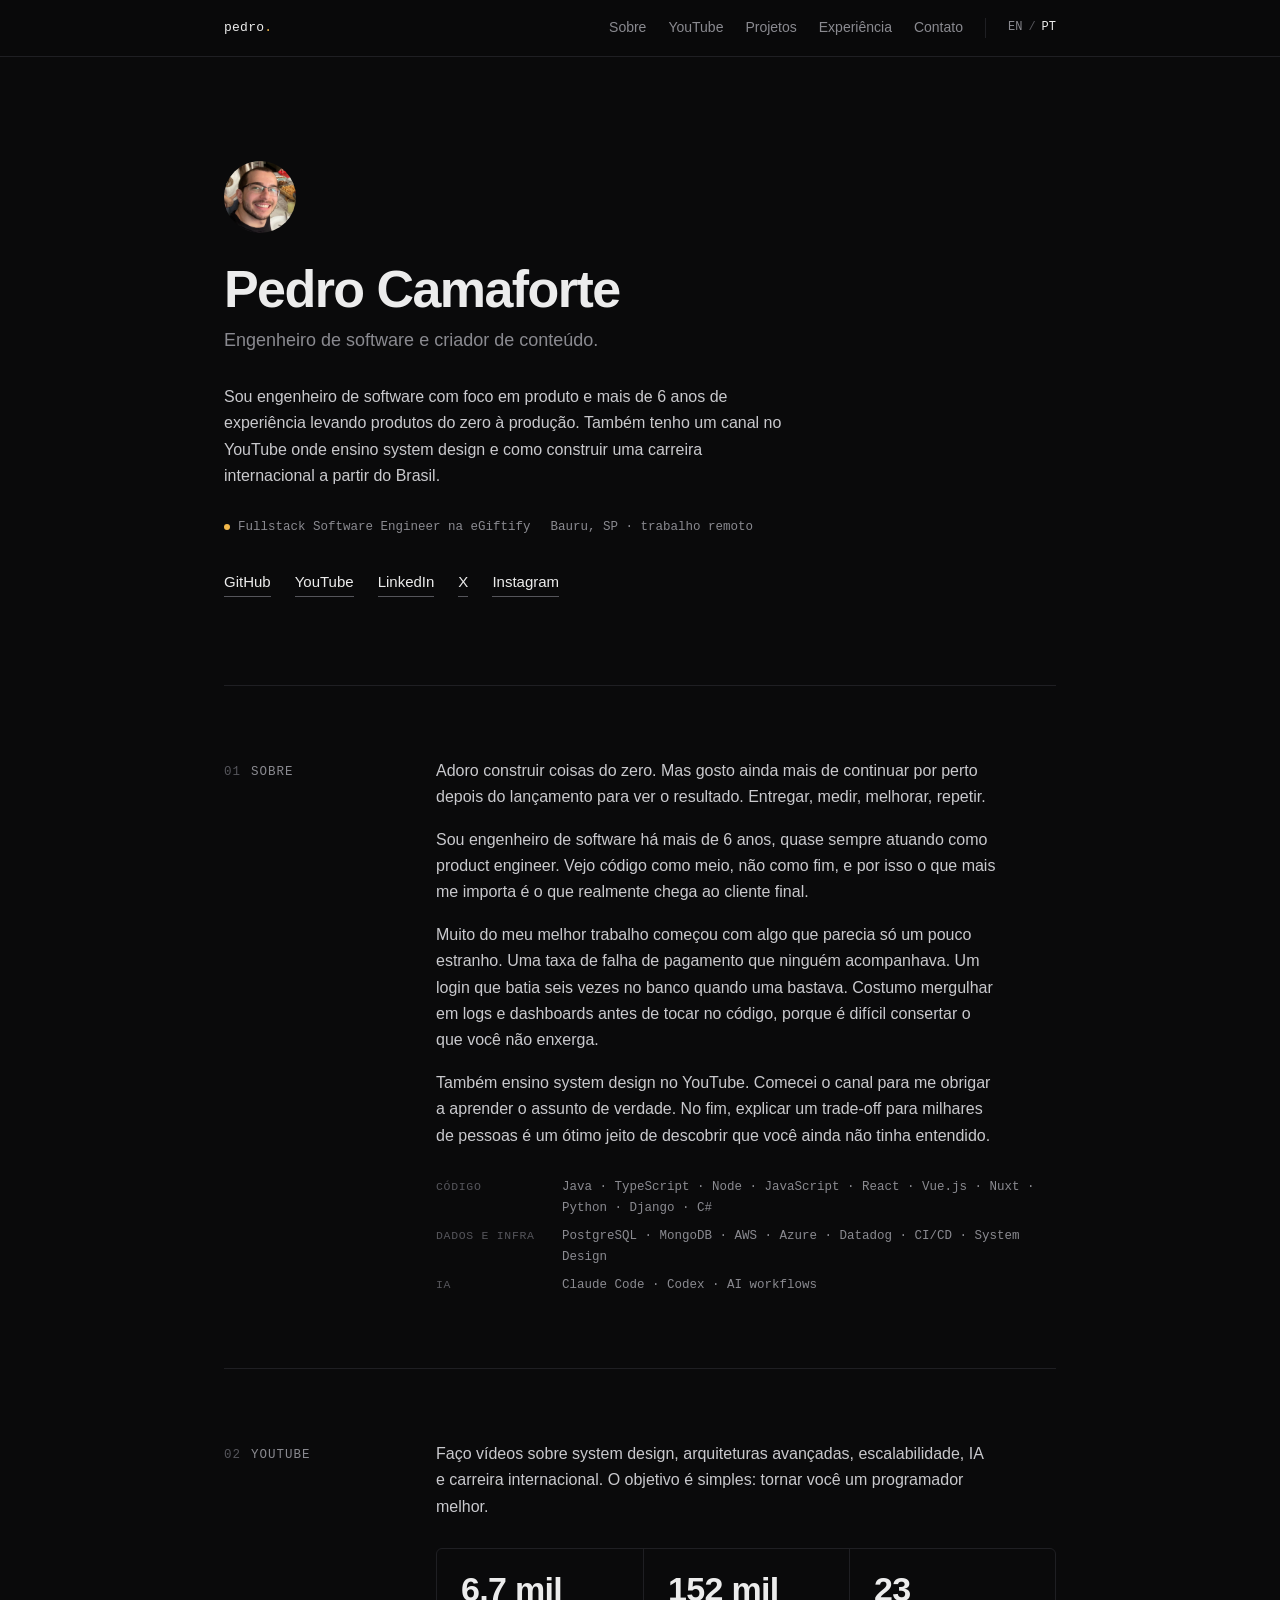
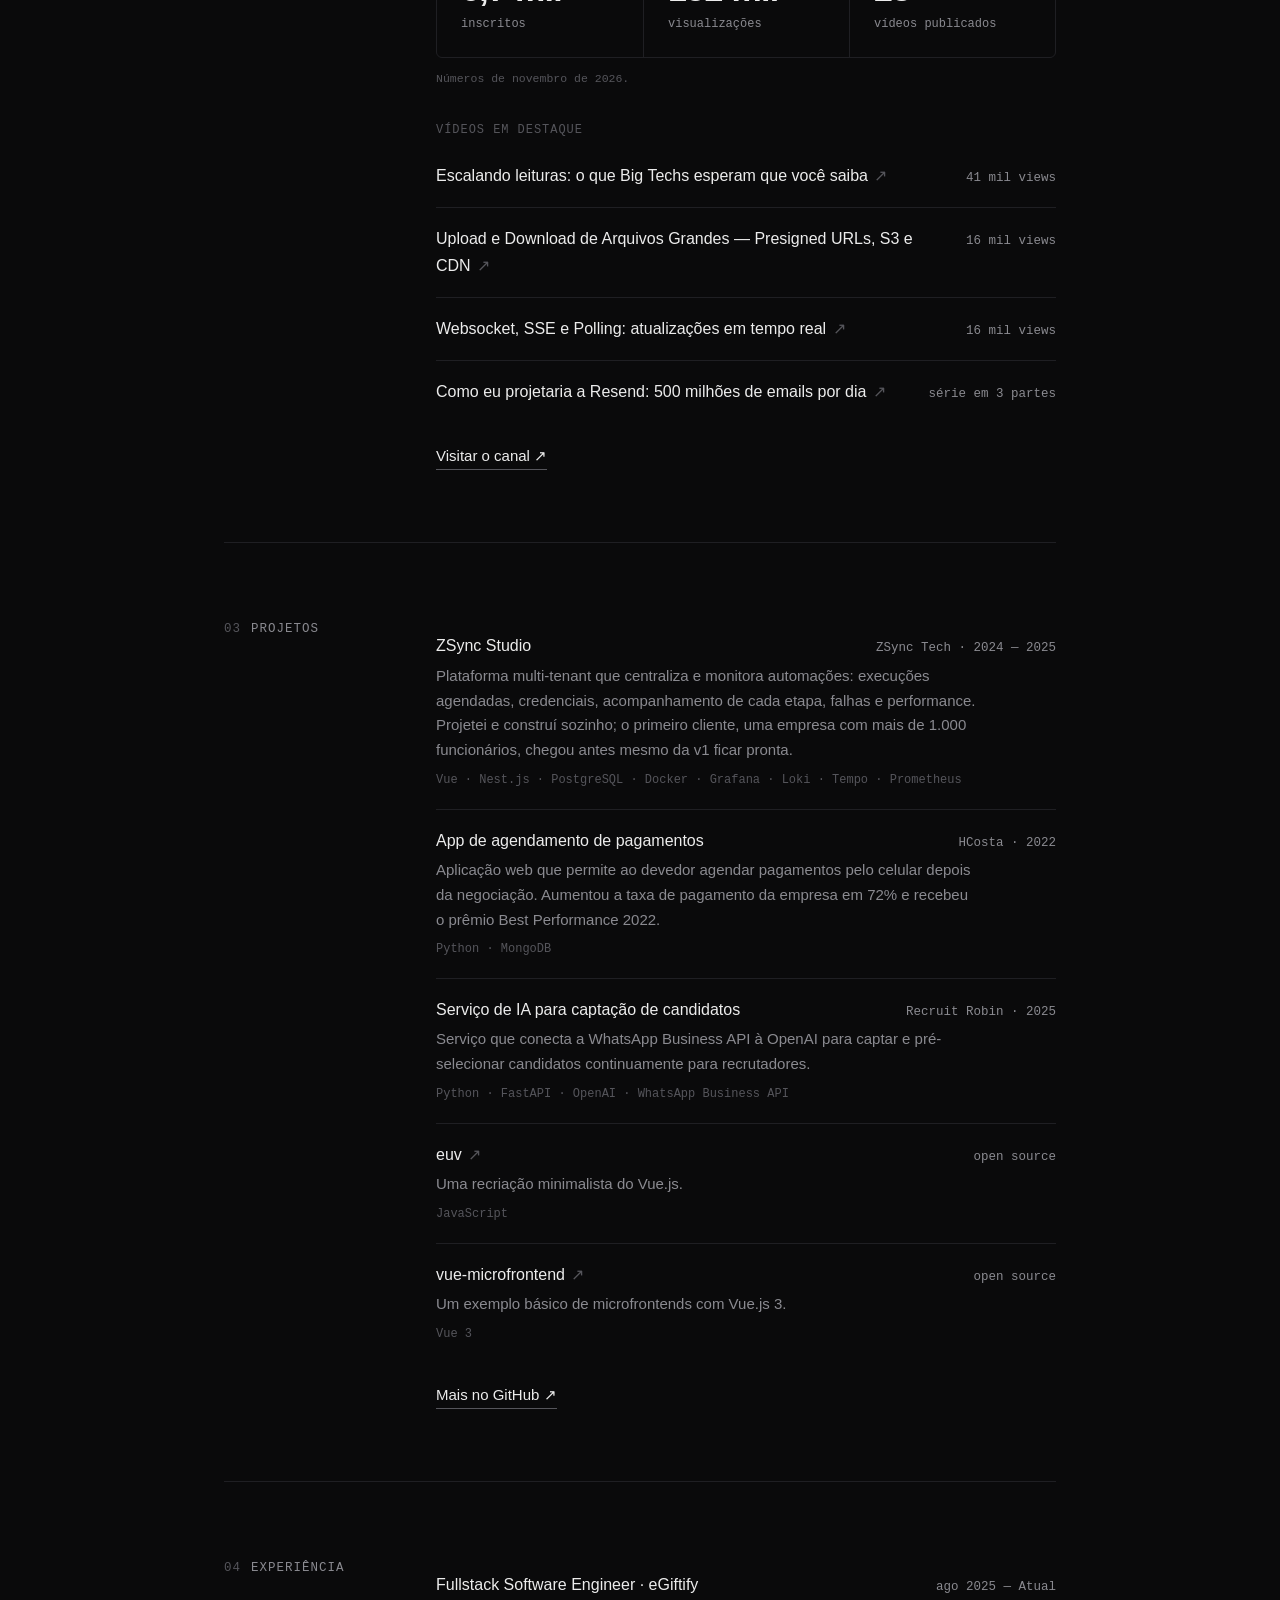
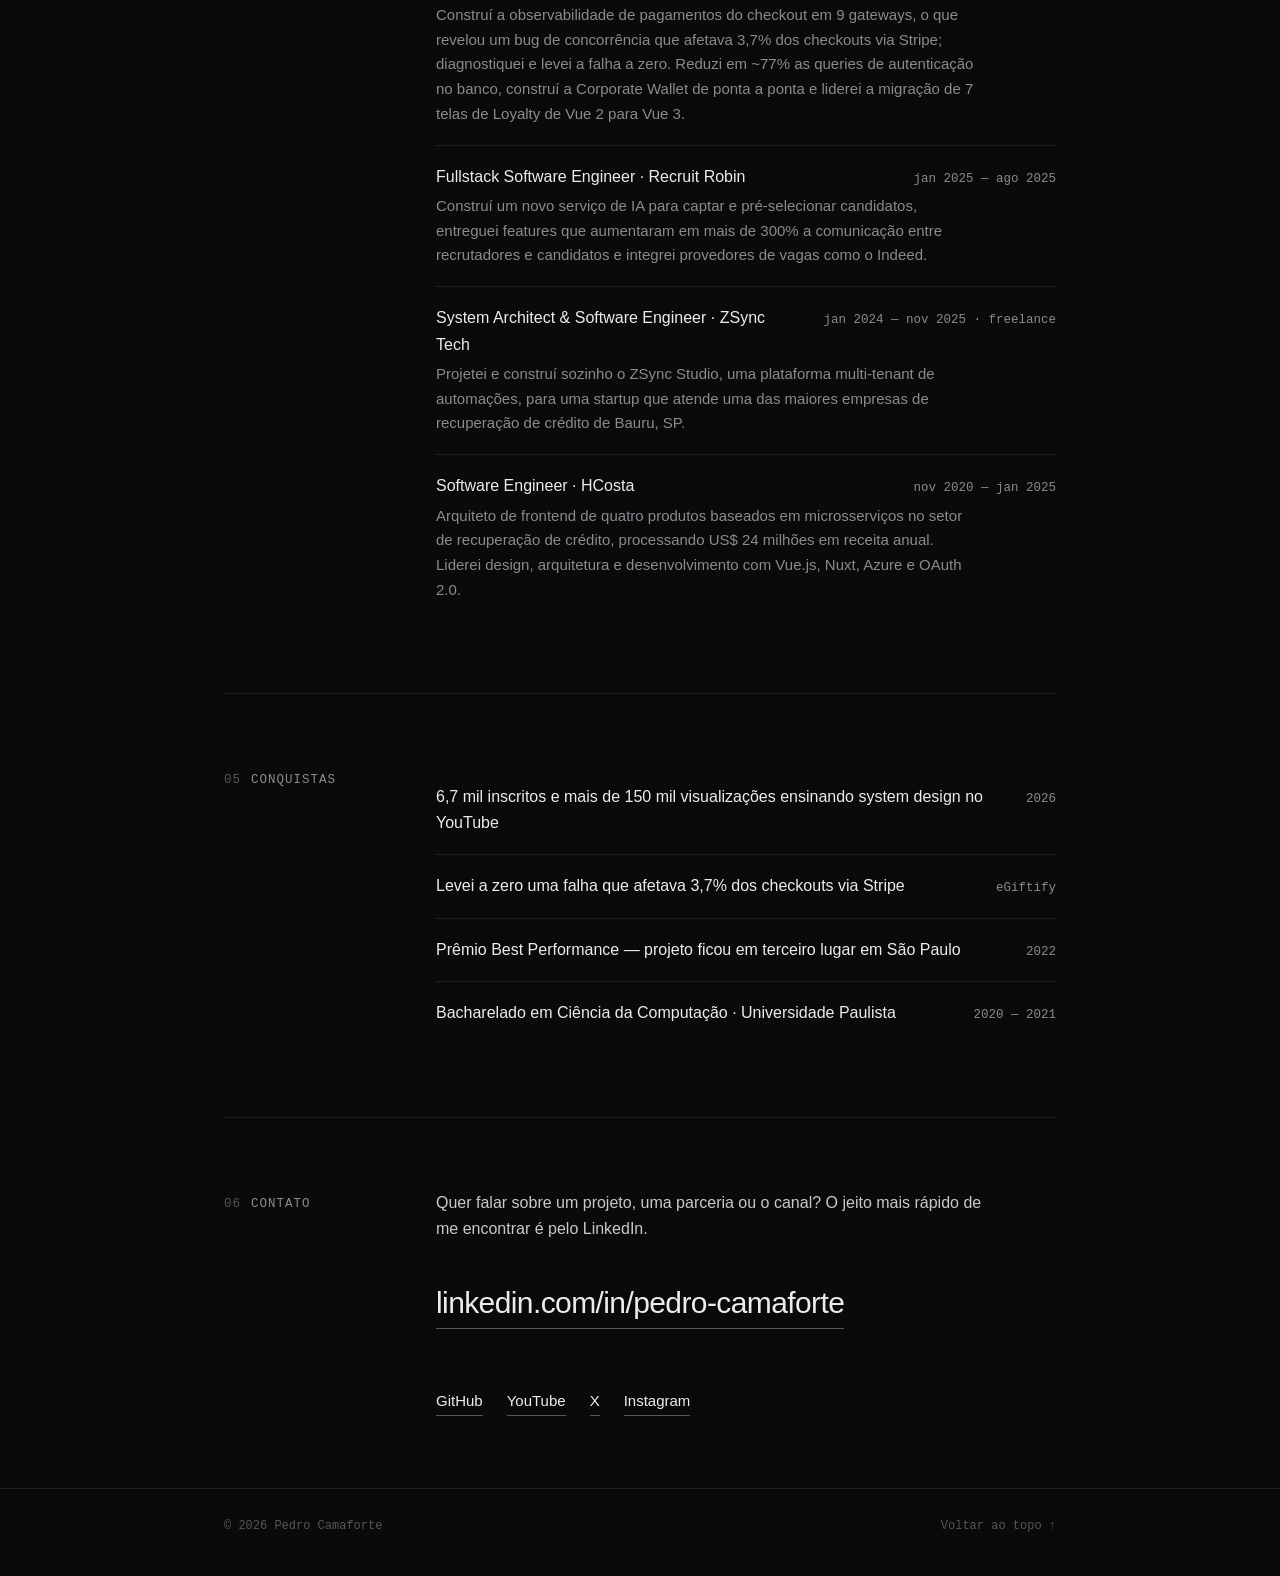
==== commit dd818a3a: "Use LinkedIn about text, add city, name ZSync Studio project Co-Authored-By: Claude Fable 5.2 <norep" ====
--- a/pt/index.html
+++ b/pt/index.html
@@ -52,7 +52,7 @@
 
     <p class="meta">
       <span><span class="dot"></span>Fullstack Software Engineer na eGiftify</span>
-      <span>Brasil · trabalho remoto</span>
+      <span>Bauru, SP · trabalho remoto</span>
     </p>
 
     <p class="links">
@@ -69,9 +69,10 @@
     <h2><span class="n">01</span>Sobre</h2>
     <div>
       <div class="lead">
-        <p>Trato código como meio, não como fim: o que importa é o que chega ao cliente. Assumo o trabalho de ponta a ponta, das decisões de arquitetura ao rollout, incluindo os bugs silenciosos que ninguém mais estava procurando.</p>
-        <p>Nos últimos seis anos fui arquiteto de frontend no setor de recuperação de crédito, construí ferramentas de recrutamento com IA na Recruit Robin e hoje trabalho nos produtos de checkout, fidelidade e carteira corporativa da eGiftify.</p>
-        <p>Uso IA intensamente no meu dia a dia para entregar mais rápido sem baixar a régua.</p>
+        <p>Adoro construir coisas do zero. Mas gosto ainda mais de continuar por perto depois do lançamento para ver o resultado. Entregar, medir, melhorar, repetir.</p>
+        <p>Sou engenheiro de software há mais de 6 anos, quase sempre atuando como product engineer. Vejo código como meio, não como fim, e por isso o que mais me importa é o que realmente chega ao cliente final.</p>
+        <p>Muito do meu melhor trabalho começou com algo que parecia só um pouco estranho. Uma taxa de falha de pagamento que ninguém acompanhava. Um login que batia seis vezes no banco quando uma bastava. Costumo mergulhar em logs e dashboards antes de tocar no código, porque é difícil consertar o que você não enxerga.</p>
+        <p>Também ensino system design no YouTube. Comecei o canal para me obrigar a aprender o assunto de verdade. No fim, explicar um trade-off para milhares de pessoas é um ótimo jeito de descobrir que você ainda não tinha entendido.</p>
       </div>
 
       <dl class="stack">
@@ -128,10 +129,10 @@
     <div>
       <ul class="rows">
         <li class="row">
-          <span class="title">Plataforma multi-tenant de automações</span>
+          <span class="title">ZSync Studio</span>
           <span class="side">ZSync Tech · 2024 — 2025</span>
-          <span class="desc">Sistema de gestão de automações para uma das maiores empresas de recuperação de crédito de Bauru, SP, que movimenta mais de US$ 72 milhões por ano. Projetado e construído sozinho, com permissões por papel, execuções agendadas e observabilidade completa.</span>
-          <span class="tags">Node · Vue · PostgreSQL · Docker · Grafana · Loki · Tempo · Prometheus</span>
+          <span class="desc">Plataforma multi-tenant que centraliza e monitora automações: execuções agendadas, credenciais, acompanhamento de cada etapa, falhas e performance. Projetei e construí sozinho; o primeiro cliente, uma empresa com mais de 1.000 funcionários, chegou antes mesmo da v1 ficar pronta.</span>
+          <span class="tags">Vue · Nest.js · PostgreSQL · Docker · Grafana · Loki · Tempo · Prometheus</span>
         </li>
         <li class="row">
           <span class="title">App de agendamento de pagamentos</span>
@@ -180,7 +181,7 @@
       <li class="row">
         <span class="title">System Architect &amp; Software Engineer · ZSync Tech</span>
         <span class="side">jan 2024 — nov 2025 · freelance</span>
-        <span class="desc">Projetei e construí sozinho uma plataforma multi-tenant de automações para uma startup que atende uma das maiores empresas de recuperação de crédito de Bauru, SP.</span>
+        <span class="desc">Projetei e construí sozinho o ZSync Studio, uma plataforma multi-tenant de automações, para uma startup que atende uma das maiores empresas de recuperação de crédito de Bauru, SP.</span>
       </li>
       <li class="row">
         <span class="title">Software Engineer · HCosta</span>
